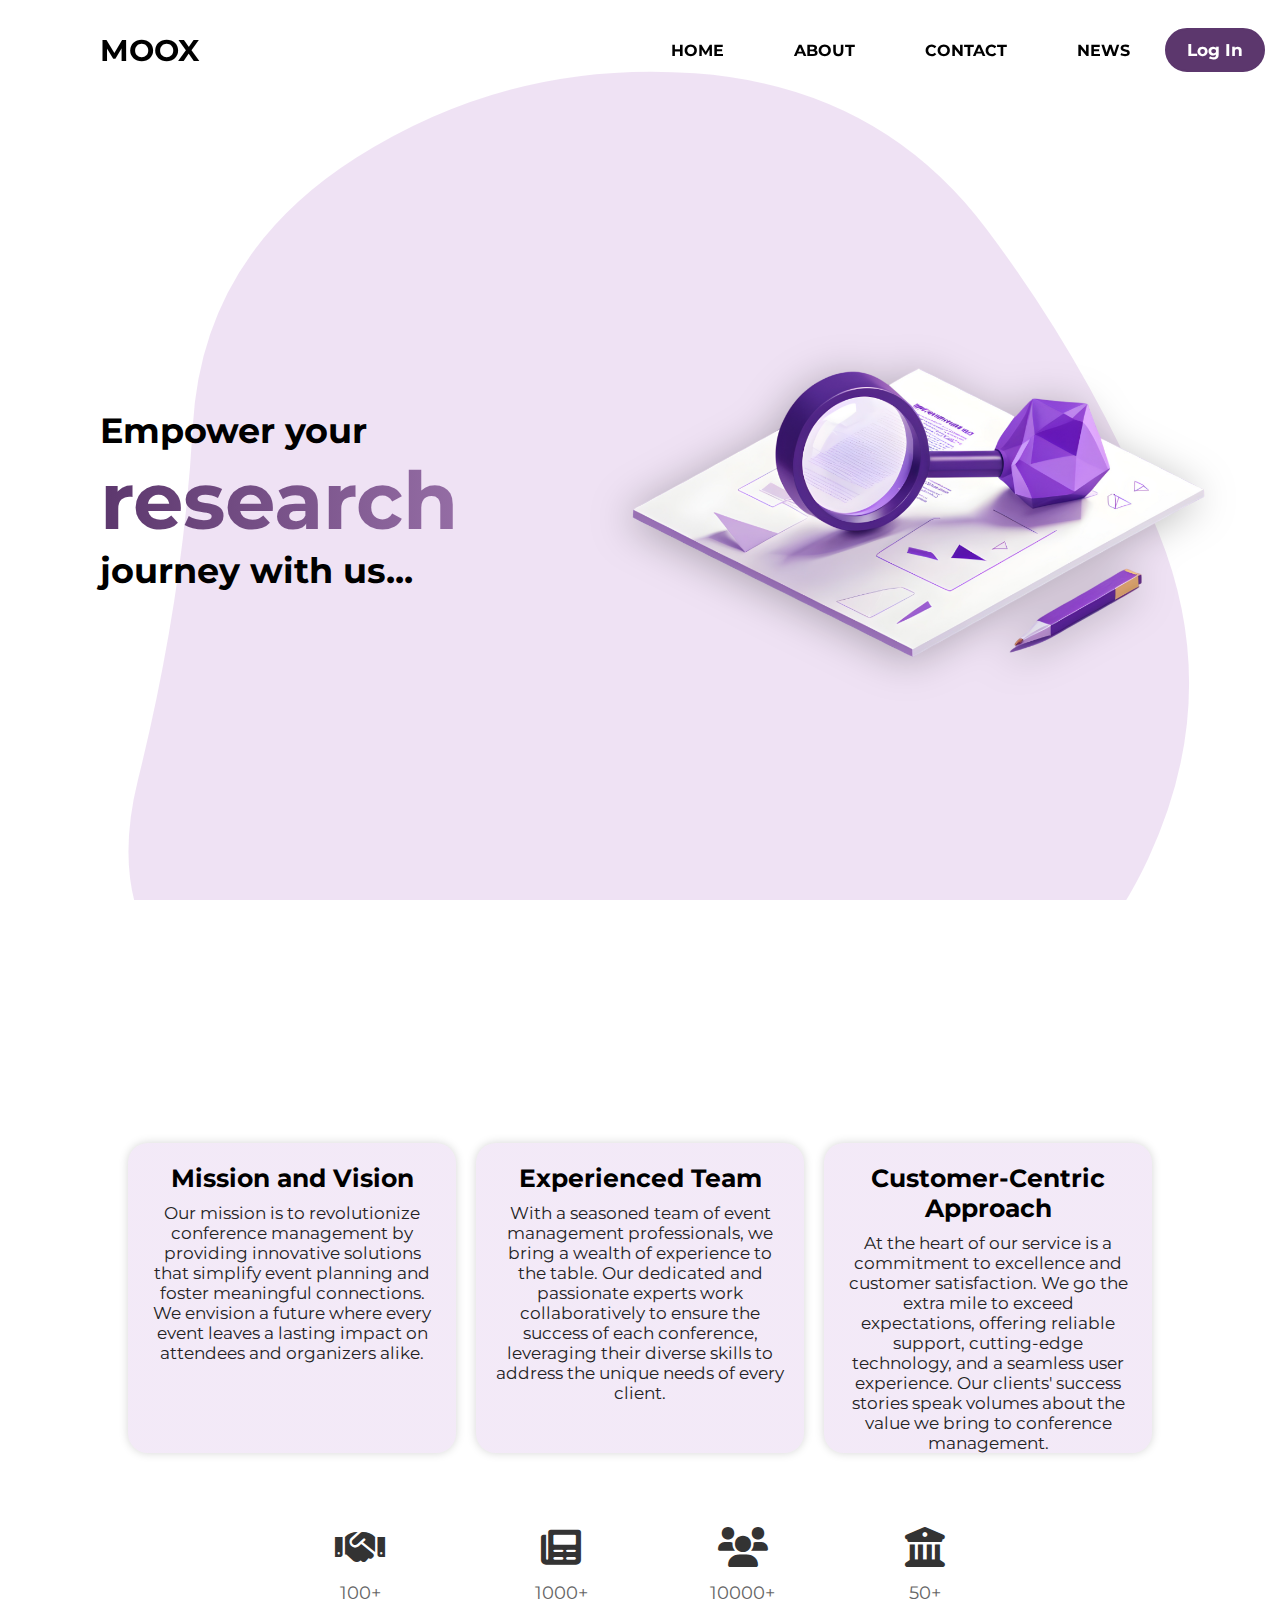
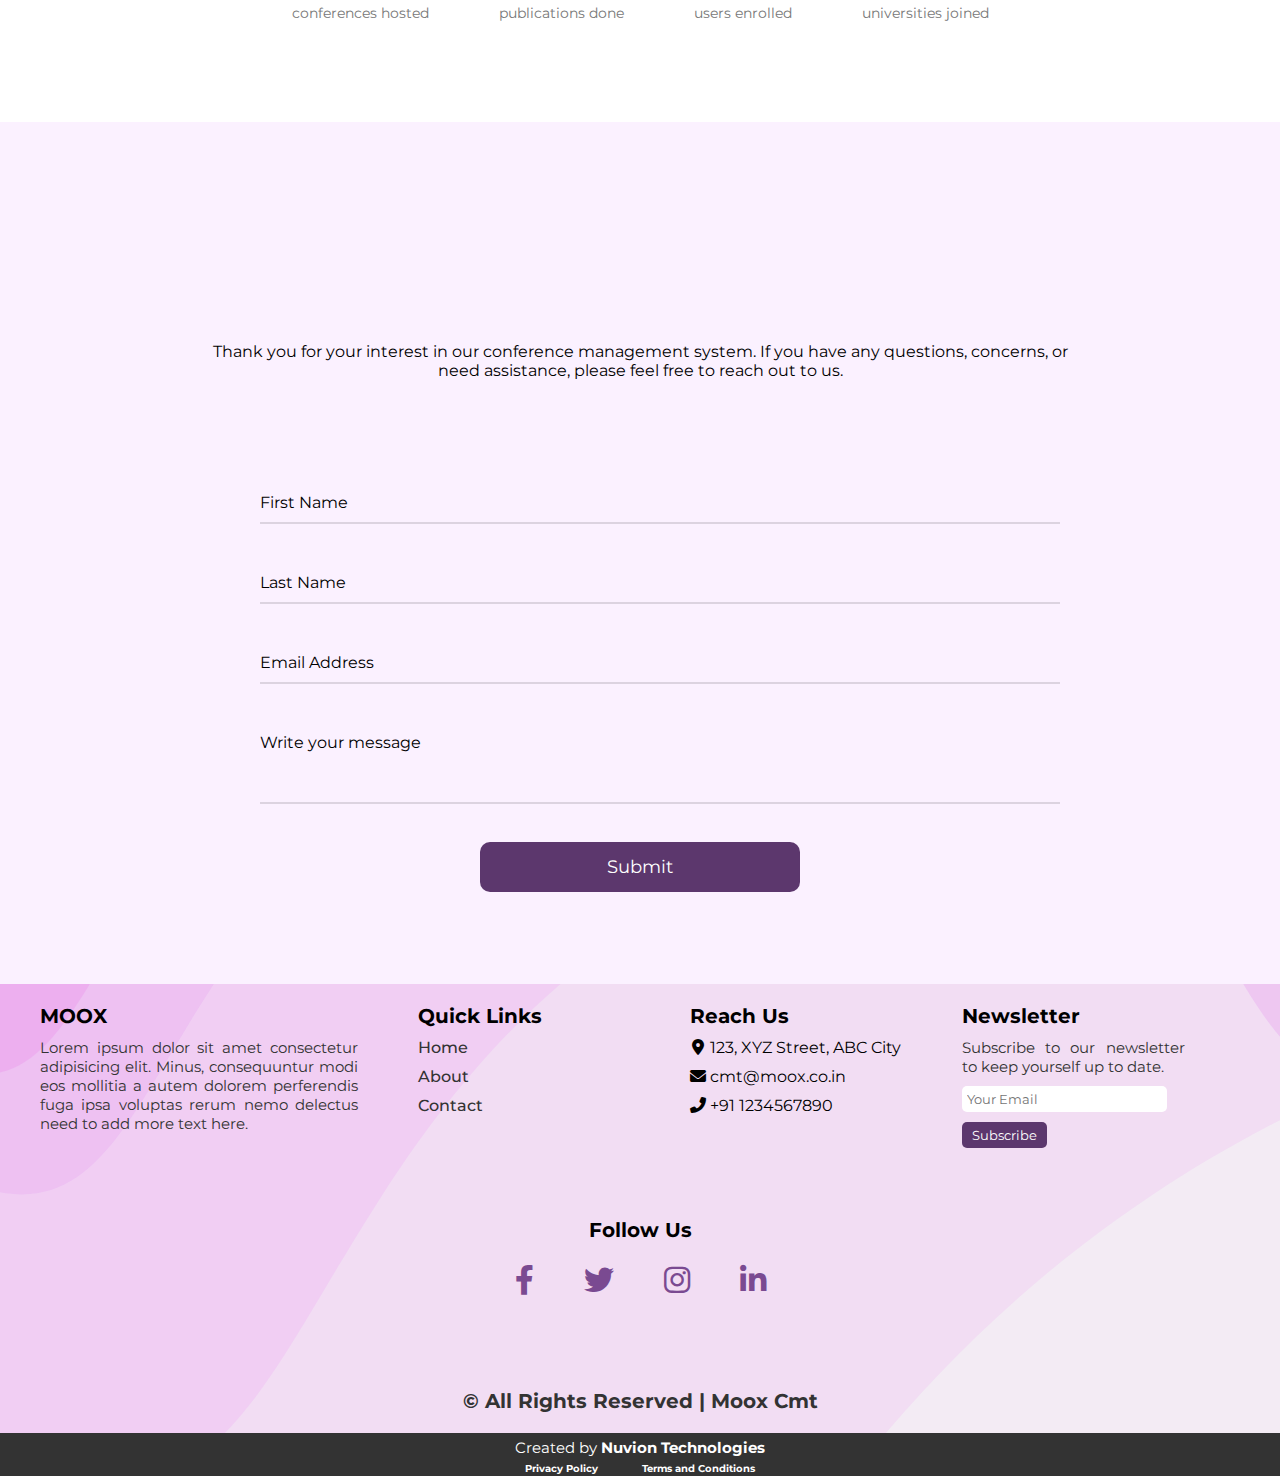
==== index.html @ 020c57e1 "Create index.html" ====
<!DOCTYPE html>
<html lang="en">
  <head>
    <meta charset="UTF-8" />
    <meta name="viewport" content="width=device-width, initial-scale=1.0" />
    <title>MOOX CMT</title>
    <link rel="stylesheet" href="/css/user_home.css" />
    <script src="https://cdn.lordicon.com/lordicon.js" async></script>
    <link
      rel="stylesheet"
      href="https://cdnjs.cloudflare.com/ajax/libs/font-awesome/6.0.0/css/all.min.css"
    />
    <link rel="stylesheet" href="/css/loader.css">
    <script src="/script/script.js" async></script>
  </head>
  <body>
    <div class="pc" style="width: 100%; max-width: 480px">
      <svg
        id="10015.io"
        viewBox="0 0 480 480"
        xmlns="http://www.w3.org/2000/svg"
        xmlns:xlink="http://www.w3.org/1999/xlink"
        style="width: 100%; height: auto"
      >
        <path
          fill="#cda3dc50"
          d="M437.5,303.5Q415,367,354.5,387Q294,407,237.5,414.5Q181,422,114,401Q47,380,57.5,310Q68,240,65.5,176Q63,112,117,70Q171,28,240.5,26.5Q310,25,355,74.5Q400,124,430,182Q460,240,437.5,303.5"
        >
          <animateTransform
            attributeName="transform"
            attributeType="XML"
            type="rotate"
            dur="50s"
            from="0 240 240"
            to="360 240 240"
            repeatCount="indefinite"
          />
        </path>
      </svg>
    </div>

    <div class="navbar" id="nav">
      <a class="company-name" href="/html/user_home.html">MOOX</a>
      <div class="nav-links" id="navLinks">
        <a href="#">HOME</a>
        <a href="#about">ABOUT</a>
        <a href="#contact">CONTACT</a>
        <a href="#news">NEWS</a>

        <!-- LOGIN BUTTON -->
        <button id="login" class="login">Log In</button>

        <!-- BELOW ACCOUNT CODE IS FOR WHEN THE USER LOGIN AND AFTER SHOW THIS LOGO WITH USER IMAGE -->
        
        
          
          <!-- <div class="account">
          <a href="#"><img src="/img/account.png" alt=""></a>
        </div>  -->
      
     


      </div>
    </div>

    <div class="main">
      <div class="hero">
        <h1>
          Empower your <span class="research">research</span> journey with us...
        </h1>
      </div>
      <div class="hero-img">
        <img src="/img/graphics.png" alt="" id="tilt" />
      </div>
    </div>

    <div class="about" id="about">
      <div class="head" id="about_head">
        <h3>ABOUT US</h3>
      </div>
      <div class="card-container">
        <div class="card">
          <h2>Mission and Vision</h2>
          <p>
            Our mission is to revolutionize conference management by providing
            innovative solutions that simplify event planning and foster
            meaningful connections. We envision a future where every event
            leaves a lasting impact on attendees and organizers alike.
          </p>
        </div>
        <div class="card">
          <h2>Experienced Team</h2>
          <p>
            With a seasoned team of event management professionals, we bring a
            wealth of experience to the table. Our dedicated and passionate
            experts work collaboratively to ensure the success of each
            conference, leveraging their diverse skills to address the unique
            needs of every client.
          </p>
        </div>
        <div class="card">
          <h2>Customer-Centric Approach</h2>
          <p>
            At the heart of our service is a commitment to excellence and
            customer satisfaction. We go the extra mile to exceed expectations,
            offering reliable support, cutting-edge technology, and a seamless
            user experience. Our clients' success stories speak volumes about
            the value we bring to conference management.
          </p>
        </div>
      </div>
      <div class="achievements">
        <div class="section">
          <div class="icon" alt="icon"><i class="fas fa-handshake"></i></div>
          <div class="desc">
            100+
            <p>conferences hosted</p>
          </div>
        </div>
        <div class="section">
          <div class="icon" alt="icon"><i class="fas fa-newspaper"></i></div>
          <div class="desc">
            1000+
            <p>publications done</p>
          </div>
        </div>
        <div class="section">
          <div class="icon" alt="icon"><i class="fas fa-users"></i></div>
          <div class="desc">
            10000+
            <p>users enrolled</p>
          </div>
        </div>
        <div class="section">
          <div class="icon" alt="icon"><i class="fas fa-university"></i></div>
          <div class="desc">
            50+
            <p>universities joined</p>
          </div>
        </div>
      </div>
    </div>

    <div class="contact" id="contact">
      <div class="head" id="contact_head">
        <script src="https://cdn.lordicon.com/lordicon.js"></script>
        <h3>
          <lord-icon
            src="https://cdn.lordicon.com/ebjjjrhp.json"
            trigger="loop"
            stroke="bold"
            state="hover-click"
            colors="primary:#5c376d,secondary:#cda3dc"
            style="width: 50px; height: 50px"
          >
          </lord-icon
          >CONTACT US
        </h3>
      </div>
      <div class="desc">
        Thank you for your interest in our conference management system. If you
        have any questions, concerns, or need assistance, please feel free to
        reach out to us.
      </div>
      <div class="box">
        <div class="form-box">
          <form action="#">
            <div class="form-row">
              <div class="input-data">
                <input type="text" required />
                <label for="">First Name</label>
              </div>
              <div class="input-data">
                <input type="text" required />
                <label for="">Last Name</label>
              </div>
              <div class="input-data">
                <input type="text" required />
                <label for="">Email Address</label>
              </div>
              <div class="input-data textarea">
                <textarea rows="3w" cols="80" required></textarea>
                <br />
                <label for="">Write your message</label>
              </div>
              <div class="submit-btn">
                <button>Submit</button>
              </div>
            </div>
          </form>
        </div>
      </div>
    </div>

    <footer>
        <div class="mainbox1">
          <div class="box">
            <div class="head">MOOX</div>
            <div class="f-desc">
              Lorem ipsum dolor sit amet consectetur adipisicing elit. Minus,
              consequuntur modi eos mollitia a autem dolorem perferendis fuga
              ipsa voluptas rerum nemo delectus need to add more text here.
            </div>
          </div>
          <div class="box">
            <h3 class="head">Quick Links</h3>
            <div class="links">
              <a href="#">Home</a>
              <a href="#about">About</a>
              <a href="#contact">Contact</a>
            </div>
          </div>
          <div class="box">
            <div class="head">Reach Us</div>
            <div class="address">
              <p>
                <i class="fas fa-map-marker-alt"></i>123, XYZ Street, ABC City
              </p>
              <p><i class="fas fa-envelope"></i>cmt@moox.co.in</p>
              <p><i class="fas fa-phone-alt"></i>+91 1234567890</p>
            </div>
          </div>
          <div class="box">
            <div class="head">Newsletter</div>
            <div class="n-desc">
              Subscribe to our newsletter to keep yourself up to date.
            </div>
            <div class="sub">
              <input
                type="email"
                name="email"
                id="email"
                placeholder="Your Email"
              />
              <button>Subscribe</button>
            </div>
          </div>
        </div>
        <div class="mainbox2">
          <div class="head">Follow Us</div>
          <div class="social">
            <a href="#"><i class="fab fa-facebook-f"></i></a>
            <a href="#"><i class="fab fa-twitter"></i></a>
            <a href="#"><i class="fab fa-instagram"></i></a>
            <a href="#"><i class="fab fa-linkedin-in"></i></a>
          </div>
        </div>
        <div class="madeby">
          <div class="copyright">&copy; All Rights Reserved | Moox Cmt</div>
          <div class="end">
            <div class="nt">Created by <a href="https://nuviontech.com" target="_blank">Nuvion Technologies</a></div>
            <div class="privacypolicy">
              <a href="#pp">Privacy Policy</a>
              <a href="#pp">Terms and Conditions</a>
            </div>
          </div>
        </div>
    </footer>

<div class="loader" id="loader">
    <div id="spinner-box">
      <svg viewBox="0 0 100 100">
        <defs>
          <filter id="shadow">
            <feDropShadow dx="0" dy="0" stdDeviation="1.5" 
              flood-color="#5c376d"/>
          </filter>
        </defs>
        <circle id="spinner" style="fill:transparent;stroke:#5c376d;stroke-width: 7px;stroke-linecap: round;filter:url(#shadow);" cx="50" cy="50" r="45"/>
    </svg>
    </div>
</div>
  </body>

</html>
---- css/user_home.css ----
@import url(https://fonts.googleapis.com/css?family=Montserrat:100,200,300,regular,500,600,700,800,900,100italic,200italic,300italic,italic,500italic,600italic,700italic,800italic,900italic);
:root {
  --text: #000000;
  --background: #f2f2f2;
  --primary: #5c376d;
  --secondary: #cda3dc;
  --accent: #9c3179;
}
* {
  margin: 0;
  padding: 0;
  font-family: "Montserrat", sans-serif;
}
::-webkit-scrollbar {
  width: 10px;
}
::-webkit-scrollbar-thumb {
  background-color: #cda3dc;
  border-radius: 10px;
}
input[type="number"]::-webkit-inner-spin-button,
input[type="number"]::-webkit-outer-spin-button {
  -webkit-appearance: none;
  margin: 0;
}
body {
  font-family: "Montserrat", sans-serif;
  min-height: 100vh;
  overflow-x: hidden;
  cursor: url(/img/custom_cursor.png), pointer;
}
.pc {
  width: 50%;
  height: 50%;
  z-index: -100;
  overflow-x: hidden;
}
.pc svg {
  position: absolute;
  top: 0;
  left: 0;
  z-index: -100;
  /* transform: translate(-50%,-50%); */
}
.bg {
  display: none;
  overflow: hidden;
}
.scrolled {
  backdrop-filter: blur(3px);
  background-color: #ffffff !important;
  box-shadow: 0px 0px 10px rgba(0, 0, 0, 0.3) !important;
  .company-name,
  .nav-links a,
  .logo {
    color: black;
  }
}

/* NAVIGATION BAR  */

.navbar {
  background: transparent;
  position: fixed;
  top: 0;
  width: 100vw;
  height: 100px;
  display: flex;
  justify-content: space-between;
  align-items: center;
  z-index: 10;
  transition: all 0.3s ease;
  animation: fadeIn 1s ease-in-out;
}
.nav-links {
  display: flex;
  flex-direction: row;
  justify-content: space-around;
  align-items: center;
}
.nav-links a {
  color: black;
  text-decoration: none;
  margin: 0 15px;
  padding: 20px;
  transition: all ease 0.3s;
  font-weight: 700;
}
.nav-links a:hover,
.logo:hover {
  color: var(--primary);
  filter: brightness(150%);
  cursor: pointer;
}

.company-name {
  color: black;
  padding: 20px;
  font-size: clamp(25px, 4vw, 30px);
  font-weight: 700;
  padding-left: 100px;
  text-decoration: none;
}
.nav-links button {
  padding: 10px 20px;
  border-radius: 25px;
  border: 2px solid var(--primary);
  font-weight: 700;
  font-size: 17px;
  margin-right: 15px;
  transition: all 0.3s ease;
}
.login {
  background-color: var(--primary);
  color: white;
}
.login:hover {
  filter: brightness(150%);
  cursor: pointer;
}
.account{
  width: 60px;
  height: 60px;
  border-radius: 50px;
  margin-right: 70px;
}
.account img{
  width: 100%;
  height: 100%;
}

/* MAIN PAGE  */

.main {
  width: 100%;
  display: flex;
  align-items: center;
  justify-content: center;
  flex-direction: row;
  height: 100vh;
  animation: fadeIn 1s ease-in-out;
}
.main .hero {
  width: 40%;
  padding-left: 100px;
}
.hero h1 {
  font-size: 35px;
  margin-top: 100px;
}
.hero span {
  font-size: 80px;
  background: linear-gradient(to right, var(--primary), var(--secondary));
  background-clip: text;
  color: transparent;
  background-size: 200% auto;
  animation: gradientAnimation 4s infinite linear;
}
svg {
  z-index: 100;
}

@keyframes gradientAnimation {
  to {
    background-position: 200% center;
  }
}
.main .hero-img {
  width: 60%;
  display: flex;
  align-items: end;
  justify-content: flex-end;
  flex-wrap: wrap;
}
.main img {
  width: 100%;
  margin-top: 100px;
  filter: drop-shadow(-5px 5px 20px rgba(0, 0, 0, 0.265));
}

/* TILT ANIMATION  */
#tilt {
  transition: box-shadow 0.1s, transform 0.1s;
  background-size: 100%;
  background-repeat: no-repeat;
}

/* ABOUT US  */

.about {
  display: flex;
  align-items: center;
  justify-content: center;
  flex-direction: column;
  background-color: #fff;
  padding-top: 100px;
  width: 100%;
}
.about .head,
.contact .head {
  height: 20%;
  transform: translateY(100px);
  transition: all 0.4s ease;
  opacity: 0;
  h3 {
    display: flex;
    align-items: center;
    justify-content: center;
    flex-direction: row;
    gap: 20px;
    font-size: clamp(25px, 4vw, 35px);
    font-weight: 700;
  }
}
.about .card-container {
  display: flex;
  align-items: center;
  justify-content: center;
  flex-direction: row;
  gap: 20px;
  width: 80%;
  margin-top: 100px;
}
.about .card {
  display: flex;
  align-items: center;
  justify-content: flex-start;
  flex-direction: column;
  margin-bottom: 70px;
  width: 30%;
  height: 270px;
  padding: 20px;
  border-radius: 20px;
  box-shadow: 0 0 10px rgba(0, 0, 0, 0.169);
  background: linear-gradient(
    180deg,
    rgba(145, 59, 187, 0.11) 50%,
    rgba(161, 66, 208, 0.418) 50%
  );
  background-size: 200% 200%;
  transition: all 0.3s ease;
}
.about .card:hover {
  background-position: 100% 100%;
  scale: 1.08;
  cursor: pointer;
}
.card h2 {
  font-size: clamp(20px, 4vw, 25px);
  font-weight: 700;
  margin-bottom: 10px;
  text-align: center;
}
.card p {
  font-size: clamp(14px, 4vw, 17px);
  color: #222;
  text-align: center;
}

/* background: linear-gradient(
    180deg,
    rgba(120, 49, 156, 0.11) 50%,
    rgba(120, 49, 156, 0.4178265056022409) 50%
  );
  background-size: 200% 200%; */
/* Add animations to achievements section */
@keyframes fadeIn {
  0% {
    opacity: 0;
    transform: translateY(20px);
  }
  100% {
    opacity: 1;
    transform: translateY(0);
  }
}

.achievements {
  display: flex;
  justify-content: center;
  align-items: center;
  margin-bottom: 100px;
  gap: 30px;
}

.achievements .section {
  display: flex;
  flex-direction: column;
  align-items: center;
  margin: 0 20px;
}

.achievements .icon {
  font-size: 40px;
  color: #333;
  margin-bottom: 10px;
}

.achievements .desc {
  text-align: center;
  font-size: 18px;
  color: #666;
}

.achievements .desc p {
  font-size: 14px;
  color: #777;
}

@media only screen and (max-width: 768px) {
  body {
    overflow-x: hidden !important;
  }
  .nav-links a {
    display: none;
  }
  .company-name {
    padding-left: 20px;
  }
  .pc {
    display: none;
  }
  .bg {
    display: inherit;
    overflow: hidden;
    width: 100%;
    height: 100%;
  }
  .bg svg {
    overflow-x: hidden;
    position: absolute;
    margin-top: -100px;
    margin-left: -500px;
    z-index: -100;
  }
  .main {
    flex-direction: column;
    flex-direction: column-reverse;
  }
  .main {
    .hero {
      width: 100%;
      padding: 0;
      text-align: left;

      h1 {
        margin-left: 20px;
      }
    }
    .hero-img {
      width: 100%;
      img {
        margin-top: 0;
        width: 100%;
      }
    }
  }

  .about .card-container {
    flex-direction: column;
  }
  .about .card {
    width: 80%;
    justify-content: center;
    height: auto;
  }
  .achievements {
    flex-direction: column;
    gap: 50px;
    margin-top: 30px;
  }
  .contact {
    padding-top: 50px !important;
  }
  .contact .desc {
    width: 90%;
  }
  .head h3{
    font-size: 30px;
    gap: 10px;
  }
  lord-icon {
    width: 50px !important;
    height: 50px !important; 
  }
  .form-box .text{
    font-size: 30px;
  }
  .form-box form{
    padding: 10px 0 0 0;
  }
  .form-box form .form-row{
    display: block;
    flex-direction: column;
    margin-bottom: 0;
  }
  form .form-row .input-data{
    margin: 35px 0!important;
  }
  .submit-btn .input-data{
    width: 40%!important;
  }
  footer .mainbox1{
    flex-direction: column !important;
  }
  footer .box{
    width: 100% !important;
    margin-left: auto !important;
    margin-top: 20px !important;
  }
  footer .head{
    padding-left: 20px !important;
  }
  .f-desc,.address,.n-desc,.links,.sub{
    width: 90% !important;
    padding-left: 20px !important;
  }
}

.contact {
  display: flex;
  align-items: center;
  justify-content: flex-start;
  height: auto;
  padding-top: 120px;
  flex-direction: column;
  background-color: #fbf1ff;
}
.contact .desc{
  width: 70%;
  text-align: center;
  margin: 50px 0;
  
}
.contact .box{
  display: flex;
  align-items: center;
  justify-content: space-evenly;
  flex-direction: row;
  width: 100%;
}
.box .mail-img{
  padding-right: 100px;
}

.form-box{
  max-width: 800px;
  width: 800px;
  padding: 0px 40px 10px 40px;
  margin-bottom: 50px;
}
.form-box form{
  padding: 0;

}
.form-box form .form-row{
  display: flex;
  margin: 32px 0;
  flex-direction: column;
}
form .form-row .input-data{
  width: 100%;
  height: 40px;
  margin: 20px;
  position: relative;
}
form .form-row .textarea{
  height: 70px;
}
.input-data input,
.textarea textarea{
  display: block;
  outline: none;
  background-color: #fbf1ff;
  width: 100%;
  height: 100%;
  border: none;
  font-weight: bold;
  font-size: 17px;
  border-bottom: 2px solid rgba(0,0,0, 0.12);
  transition: all 0.3s ease;
}
.input-data input:focus ~ label, .textarea textarea:focus ~ label,
.input-data input:valid ~ label, .textarea textarea:valid ~ label{
  transform: translateY(-24px);
  font-size: 14px;
  color: var(--accent);
}
.input-data input:focus, .textarea textarea:focus,
.input-data input:valid, .textarea textarea:valid{
  border-bottom: var(--accent) 1px solid !important;
}
.textarea textarea{
  resize: none;
  padding-top: 10px;
  background-color: #fbf1ff;
}
.input-data label{
  position: absolute;
  pointer-events: none;
  bottom: 10px;
  font-size: 16px;
  background-color: #fbf1ff;
  transition: all 0.3s ease;
}
.textarea label{
  width: 100%;
  bottom: 40px;
  background-color: #fbf1ff;
}

.submit-btn{
  display: flex;
  align-items: center;
  justify-content: center;
}
.submit-btn button{
  width: 40%;
  height: 50px;
  border-radius: 10px;
  background: var(--primary);
  color: #fff;
  border: none;
  cursor: pointer;
  font-size: 18px;
  transition: all 0.3s ease;
  margin-top: 30px;
}
.submit-btn button:hover{
  filter: brightness(120%);
}




/* FOOTER  */

footer {
  /* background-color: #ededed; */
  background: url(/img/Fluid-100s-3000px.svg) no-repeat;
background-position: 100% 100%;
  text-align: center;

  /* margin-top: 100px; */
  width: 100%;
  height: auto;
  display: flex;
  align-items: center;
  justify-content: center;
  flex-direction: column;
}
.footer-box{
  padding: 10px 10px 0px 10px ;
  width: 100%;
  height: 100%;
}
footer .mainbox1{
  display: flex;
  align-items: flex-start;
  justify-content: center;
  flex-direction: row;
  gap: 20px;
  margin-top: 20px;
  width: 100%;
}
.mainbox1 .box{
  display: flex;
  align-items: flex-start;
  justify-content: flex-start;
  flex-direction: column;
  width: 25%;
  gap: 10px;
  margin-left: 40px;
}
.mainbox1 .box:nth-child(1){
  width: 30%;
}
.mainbox1 .box:nth-child(2){
  width: 20%;
}
.mainbox1 .box:nth-child(3){
  width: 20%;
}
.mainbox1 .box:nth-child(4){
  width: 30%;
}
.box .head{
  font-size: 20px;
  font-weight: 700;
  text-align: left;
}
.box .f-desc{
  font-size: 15px;
  color: #333;
  text-align: justify;
  /* width: 70%; */
}
.box .links{
  display: flex;
  align-items: flex-start;
  justify-content: center;
  flex-direction: column;
  gap: 10px;
  margin-right: 50px;
}
.links a{
  text-decoration: none;
  color: #333;
  font-weight: 500;
  transition: all 0.3s ease;
}
.links a:hover{
  color: var(--accent);
}
.box .address{
  display: flex;
  align-items: flex-start;
  justify-content: center;
  flex-direction: column;
  gap: 10px;
}
.address p i{
  margin-right: 5px;
  width: 15px;
}

.box .n-desc{
  font-size: 15px;
  color: #333;
  text-align: justify;
  width: 70%;
}
.box .sub{
  display: flex;
  align-items: flex-start;
  justify-content: flex-start;
  flex-direction: column;
  gap: 10px;
}
.sub input{
  border: none;
  outline: none;
  padding: 5px 0px 5px 5px;
  width: 200px;
  border-radius: 5px;
}
.sub button{
  border: none;
  outline: none;
  padding: 5px 10px;
  border-radius: 5px;
  background: var(--primary);
  color: white;
  cursor: pointer;
  transition: all 0.3s ease;
}
.sub button:hover{
  filter: brightness(120%);
}

footer .mainbox2{
  display: flex;
  align-items: center;
  justify-content: center;
  flex-direction: column;
  gap: 20px;
  margin-top: 50px;
  padding: 20px 0;
  width: 100%;
}
.mainbox2 .head{
  font-size: 20px;
  font-weight: 700;
}
.mainbox2 .social{
  display: flex;
  align-items: center;
  justify-content: center;
  flex-direction: row;
  gap: 50px;
}
.social a{
  text-decoration: none;
  font-size: 30px;
  transition: all 0.3s ease;
  color: #7a4a91;
}
.social a:hover{
  color: var(--accent);
}

.madeby{
  margin-top: 50px;
  font-size: 15px;
  color: #333;
  text-align: center;
  width: 100%;
}
.madeby .copyright{
  color: #333;
  font-weight: 700;
  margin: 20px auto;
  font-size: 20px;
}
.madeby .end{
  background-color: #333;
  padding: 5px 0px 0px 0px;
}
.end .nt{
  color: white;
}
.end a{
  color: white;
  text-decoration: none;
  font-weight: 700;
  transition: all 0.3s ease;
}
.privacypolicy a{
  color: white;
  font-size: 10px;
  margin: 5px 20px;
}
---- css/loader.css ----
.loader{
    display: none;
    position: fixed;
    top: 0;
    left: 0;
    width: 100%;
    height: 100%;
    background: rgba(255, 255, 255, 0.376);
    backdrop-filter: blur(5px);
    z-index: 1000;
}
#spinner-box {
    position: absolute;
    top: 50%;
    left: 50%;
    transform: translate(-50%,-50%);
  }
  
  #spinner-box {
    width: 200px;
    height: 200px;
  }
  
  @keyframes animation {
    0% {
      stroke-dasharray: 1 98;
      stroke-dashoffset: -105;
    }
    50% {
      stroke-dasharray: 80 10;
      stroke-dashoffset: -160;
    }
    100% {
      stroke-dasharray: 1 98;
      stroke-dashoffset: -300;
    }
  }
  
  #spinner {
    transform-origin: center;
    animation-name: animation;
    animation-duration: 1.2s;
    animation-timing-function: cubic-bezier;
    animation-iteration-count: infinite;
  }
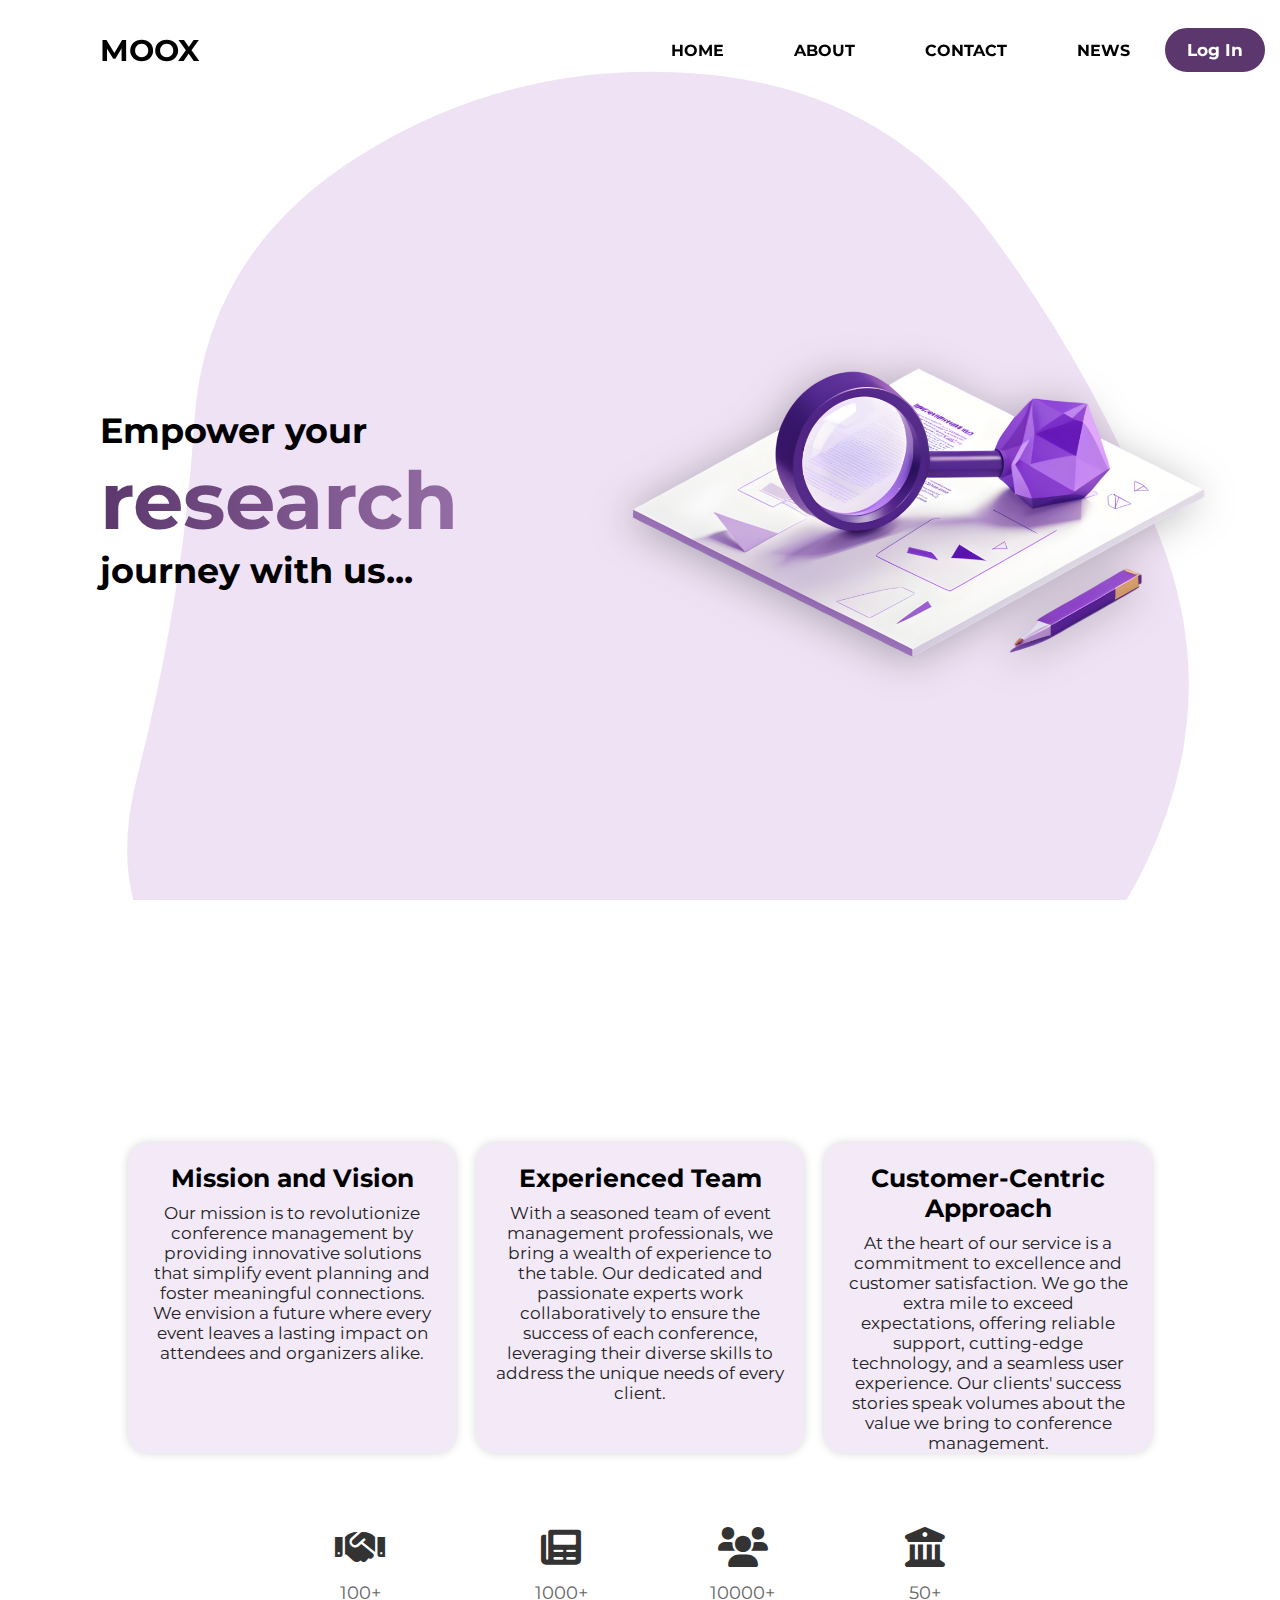
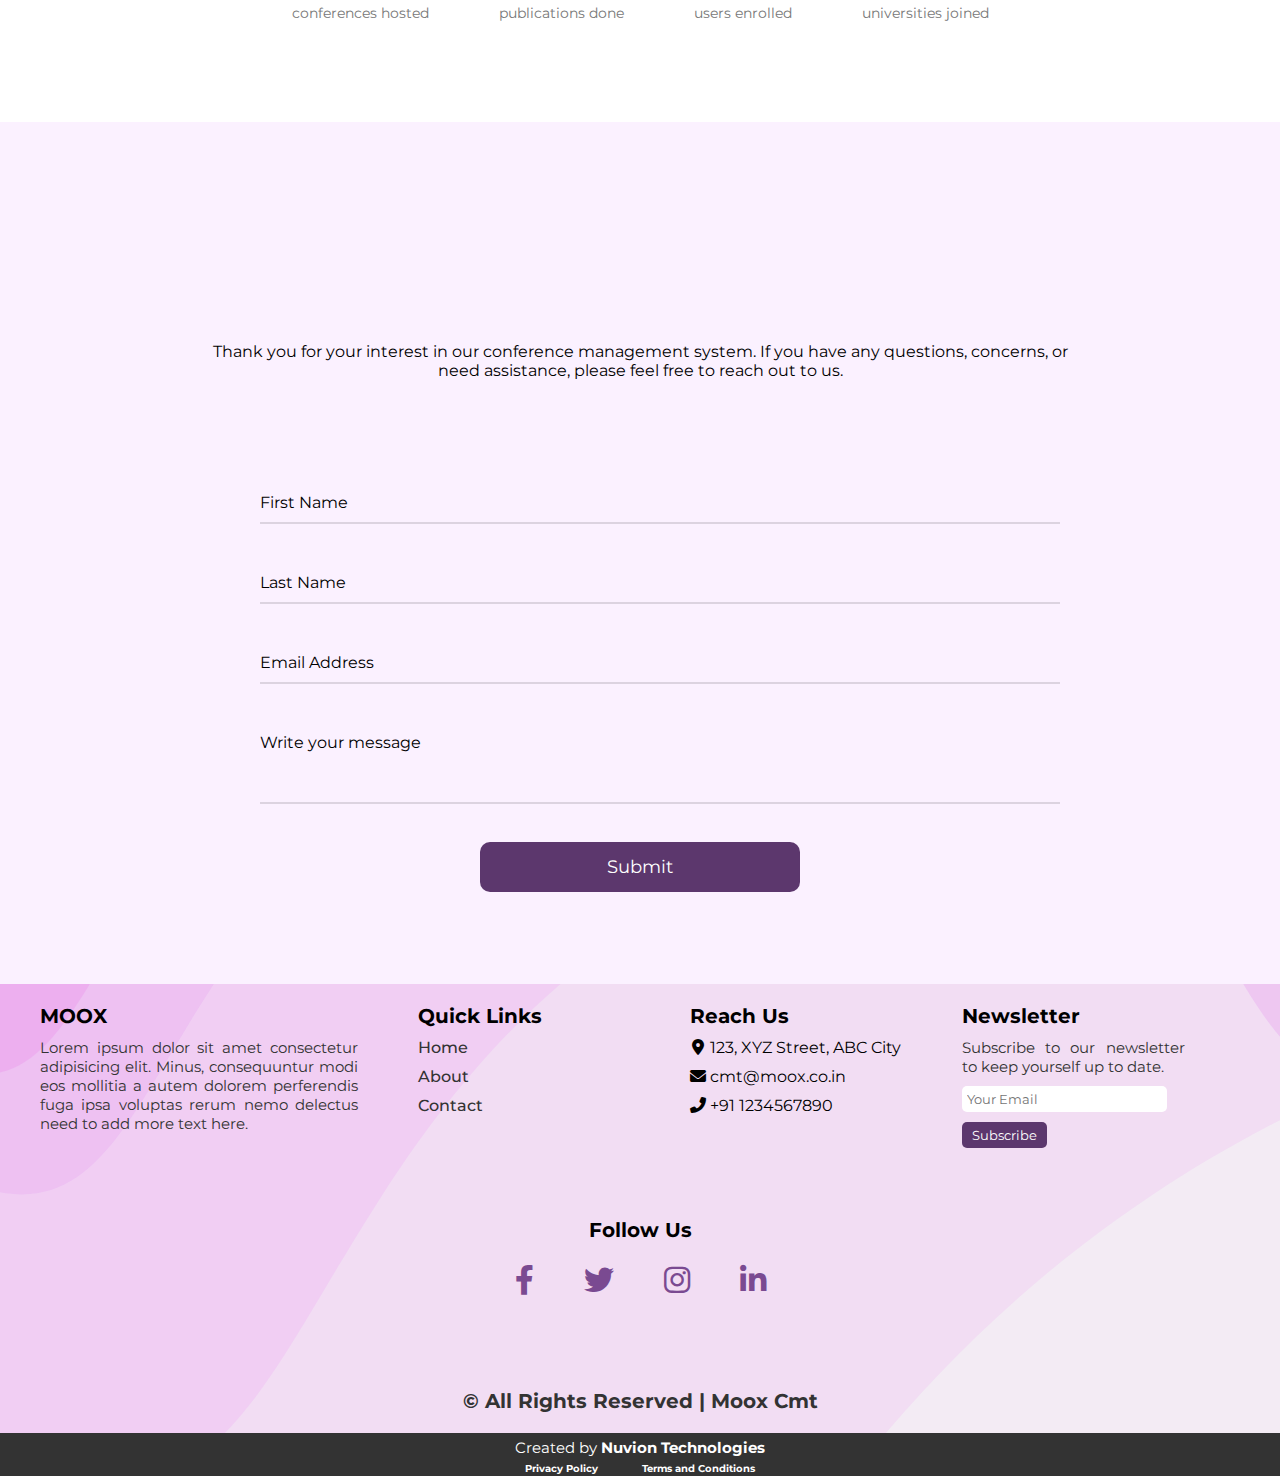
==== commit 45c00cc9: "Update index.html" ====
--- a/index.html
+++ b/index.html
@@ -40,7 +40,7 @@
     </div>
 
     <div class="navbar" id="nav">
-      <a class="company-name" href="/html/user_home.html">MOOX</a>
+      <a class="company-name" href="#">MOOX</a>
       <div class="nav-links" id="navLinks">
         <a href="#">HOME</a>
         <a href="#about">ABOUT</a>
